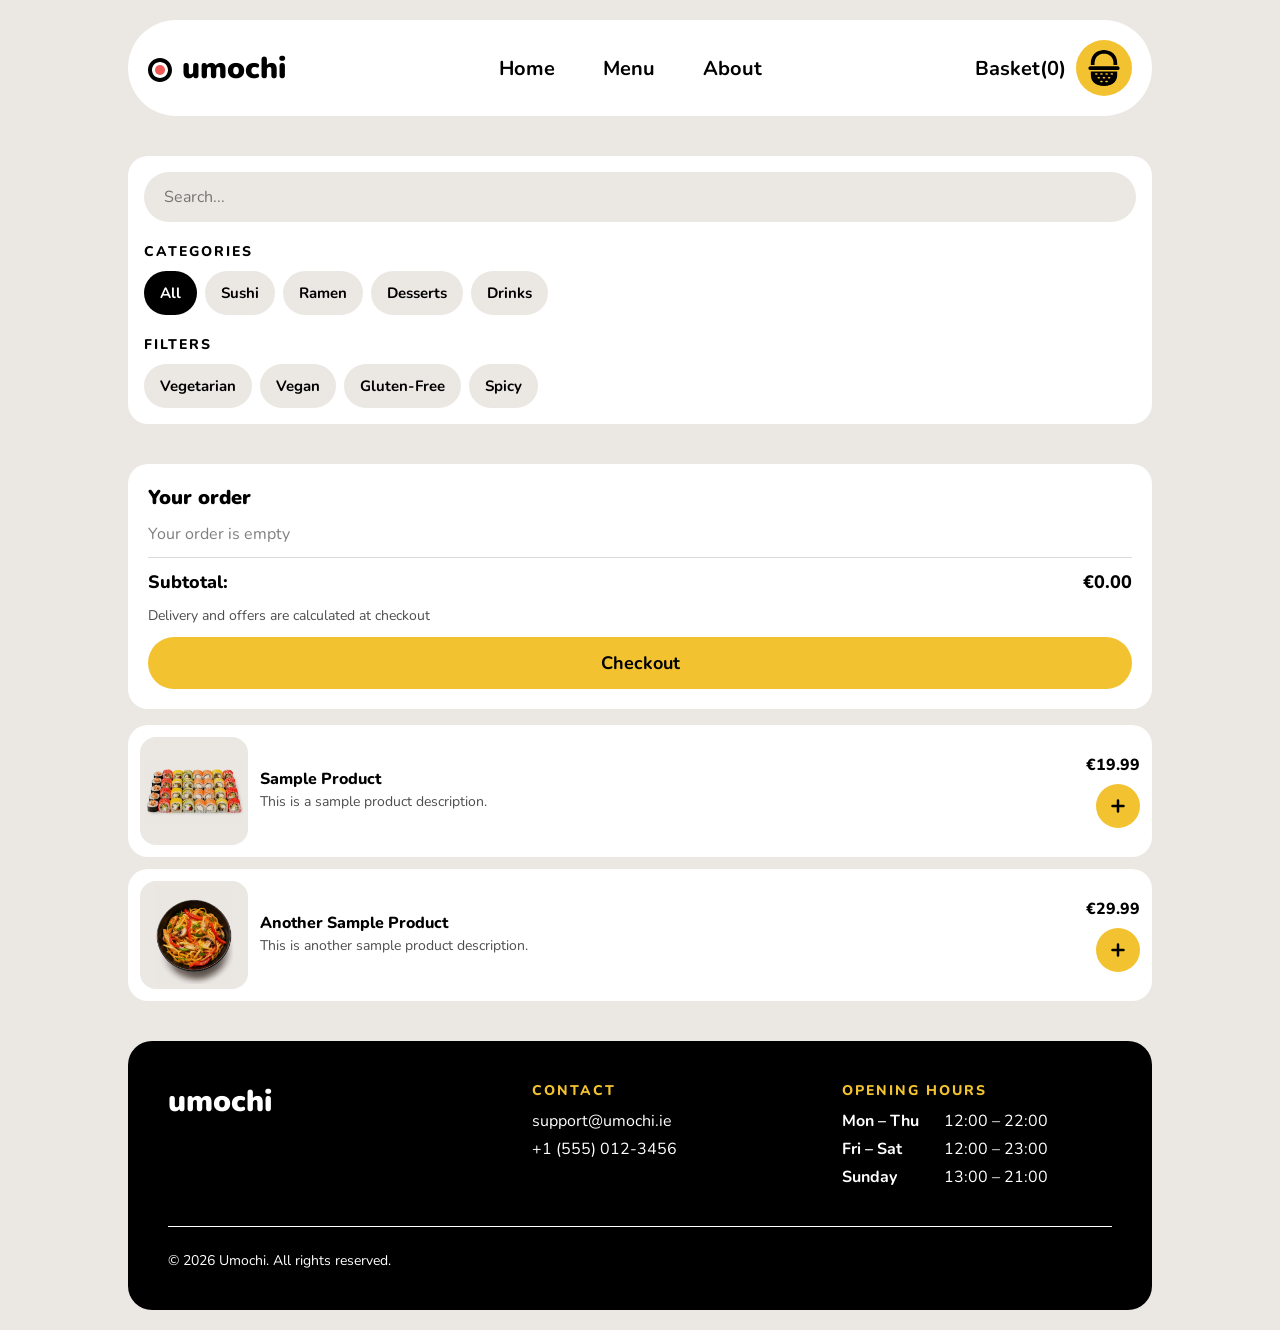
==== Pages/menu.html @ 1eefad14 "Added menu page Added menu page" ====
<!DOCTYPE html>
<html lang="en">

<head>
  <meta charset="UTF-8">
  <meta name="viewport" content="width=device-width, initial-scale=1.0">
  <title>Umochi - Menu</title>
  <link rel="preconnect" href="https://fonts.googleapis.com">
  <link rel="preconnect" href="https://fonts.gstatic.com" crossorigin>
  <link href="https://fonts.googleapis.com/css2?family=Nunito:ital,wght@0,200..1000;1,200..1000&display=swap" rel="stylesheet">
  <link rel="stylesheet" href="../styles.css">
</head>

<body>
    <site-header root="../"></site-header>

    <section id="search-options">
        <input type="text" id="search-bar" placeholder="Search..." aria-label="Search the menu">
        <div id="search-categories">
            <h1>Categories</h1>
            <div id="category-buttons">
                <button class="category-button active" data-category="all">All</button>
                <button class="category-button" data-category="sushi">Sushi</button>
                <button class="category-button" data-category="ramen">Ramen</button>
                <button class="category-button" data-category="desserts">Desserts</button>
                <button class="category-button" data-category="drinks">Drinks</button>
            </div>
        </div>
        <div id="search-filters">
            <h1>Filters</h1>
            <div id="filter-buttons">
                <button class="filter-button" data-filter="vegetarian">Vegetarian</button>
                <button class="filter-button" data-filter="vegan">Vegan</button>
                <button class="filter-button" data-filter="gluten-free">Gluten-Free</button>
                <button class="filter-button" data-filter="spicy">Spicy</button>
            </div>
        </div>
    </section>

    <section id="menu">
        <div id="menu-items"></div>
        <div id="menu-summary">
            <h1>Your order</h1>
            <div id="order-items"></div>
            <hr>
            <div id="order-subtotal">
                <span>Subtotal:</span>
                <span id="subtotal-price">€0.00</span>
            </div>
            <p>Delivery and offers are calculated at checkout</p>
            <button id="checkout-button">Checkout</button>
        </div>
    </section>

    <site-footer root="../"></site-footer>

    <button id="to-top" aria-label="Back to top">
        <img src="../Icons/arrow-up.svg" alt="" width="24">
    </button>

    <script src="../Components/Header.js"></script>
    <script src="../Components/Footer.js"></script>
    <script src="../Scripts/hamburger-button.js"></script>
    <script src="../Scripts/to-top.js"></script>
    <script src="../Data/productsDB.js"></script>
    <script src="../Scripts/menu-page.js"></script>
</body>
</html>
---- styles.css ----
:root {
  --primary-bg-color: #EBE8E4;
  --primary-color: #FFFFFF;
  --primary-accent-color: #F2C230;
  --secondary-accent-color: #EE5A55;
  --primary-text-color: #000000;

  --content-width: 100%;
}

*, *::before, *::after {
    box-sizing: border-box;
    margin: 0;
    padding: 0;
}

img {
    max-width: 100%;
}

a {
    color: inherit;
    text-decoration: none;
}

.visually-hidden {
    position: absolute;
    width: 1px;
    height: 1px;
    overflow: hidden;
    clip-path: inset(50%);
    white-space: nowrap;
}

body, #footer-contact, #footer-contact address, #nav-links, #offers-section, .card, .set-builder-banner, .reviews-list, .review, #about-us-card, #about-us-content, #search-options {
    display: flex;
    flex-direction: column;
}

site-header, site-footer {
    display: contents;
}

header, #logo, #cart, #offers-scroller, .eyebrow {
    display: flex;
    align-items: center;
}

header, footer, #popular-products, #about-us, #search-options, #menu {
    width: var(--content-width);
}

header, .slide, .card, .review, #about-us-card {
    background-color: var(--primary-color);
}

.slide, .card, .set-builder-banner, .review, #about-us-card {
    border-radius: 1.25rem;
}

#menu-toggle, #to-top, .circle-icon, .about-badge, .eyebrow::before, #about-us-image::before {
    aspect-ratio: 1/1;
    border-radius: 50%;
}

.set-builder-banner::after, #about-us-card::after, .review::after, #about-us-image::before {
    content: "";
    position: absolute;
}

body {
    align-items: center;
    gap: 2rem;
    padding: 1rem;
    background-color: var(--primary-bg-color);
    font-family: "Nunito", sans-serif;
    overflow-x: hidden;
}

header {
    position: relative;
    z-index: 10;
    justify-content: space-between;
    padding: 0.625rem 0.625rem 0.625rem 1.25rem;
    border-radius: 100vmax;
    font-size: 1rem;
    font-weight: 700;
}

#menu-toggle {
    display: grid;
    place-items: center;
    width: 2.75rem;
    border: none;
    background-color: var(--primary-bg-color);
    cursor: pointer;
}

#menu-toggle[aria-expanded="true"] {
    background-color: var(--primary-accent-color);
}

#menu-dropdown {
    display: flex;
}

@media (max-width: 63.99em) {
    #menu-dropdown {
        position: absolute;
        top: calc(100% + 0.5rem);
        right: 0;
        left: 0;
        flex-direction: column;
        gap: 0.5rem;
        padding: 0.75rem;
        border-radius: 1.5rem;
        background-color: var(--primary-color);
        box-shadow:
            0 0.25rem 0.5rem rgba(0, 0, 0, 0.08),
            0 1rem 2.5rem rgba(0, 0, 0, 0.22);
        opacity: 0;
        visibility: hidden;
        transform: translateY(-0.5rem);
        transition: opacity 0.2s ease, transform 0.2s ease, visibility 0.2s;
    }

    #menu-dropdown.open {
        opacity: 1;
        visibility: visible;
        transform: translateY(0);
    }
}

footer {
    display: grid;
    grid-template-columns: 1fr;
    gap: 1.5rem;
    padding: 2rem 1.5rem;
    border-radius: 1.5rem;
    background-color: var(--primary-text-color);
    color: var(--primary-color);
}

footer h3, .eyebrow, #search-options h1 {
    font-size: 0.875rem;
    font-weight: 800;
    letter-spacing: 0.14em;
    text-transform: uppercase;
}

footer h3 {
    margin-bottom: 0.625rem;
    color: var(--primary-accent-color);
}

#footer-contact, #footer-contact address {
    gap: 0.375rem;
    font-style: normal;
}

#footer-contact h3 {
    margin-bottom: 0.25rem;
}

#footer-contact a:hover, #nav-links a:hover {
    text-decoration: underline 0.125rem var(--secondary-accent-color);
    text-underline-offset: 0.25rem;
}

#nav-links a:hover {
    text-decoration-thickness: 0.25rem;
}

#footer-hours p {
    display: flex;
    gap: 0.75rem;
    margin-bottom: 0.375rem;
}

#footer-hours span {
    width: 5.625rem;
    font-weight: 700;
}

#footer-copyright {
    grid-column: 1 / -1;
    padding-top: 1.25rem;
    border-top: 1px solid var(--primary-color);
    font-size: 0.875rem;
}

#nav-links {
    list-style: none;
}

#nav-links a {
    display: block;
    padding: 0.75rem 1rem;
    border-radius: 1rem;
    font-size: 1.25rem;
}

#logo, #footer-logo {
    font-size: 1.5rem;
    font-weight: 900;
}

#logo {
    gap: 0.5rem;
}

#logo img {
    transform: translateY(0.125rem);
}

#cart {
    justify-content: space-between;
    padding: 0.5rem 0.5rem 0.5rem 1rem;
    border-radius: 100vmax;
    background-color: var(--primary-bg-color);
    font-size: 1.125rem;
}

#cart img {
    width: 2rem;
    padding: 0.5rem;
    background-color: var(--primary-accent-color);
    border-radius: 100vmax;
}

#offers-wrapper {
    width: 100%;
    overflow-x: auto;
    scroll-snap-type: x mandatory;
    scrollbar-width: none;
    user-select: none;
    mask-image: linear-gradient(to right, transparent, black 3%, black 97%, transparent);
}

#offers-section {
    width: 100vw;
    align-items: center;
    gap: 1rem;
}

#offers-scroller {
    width: max-content;
    cursor: grab;
    gap: 1rem;
}

#offers-scroller:active {
    cursor: grabbing;
}

#offers-wrapper::-webkit-scrollbar {
  display: none;
}

.slide {
    position: relative;
    width: 92vw;
    aspect-ratio: 2/3;
    overflow: hidden;
    scroll-snap-align: center;
}

.slide img {
    display: block;
    width: 100%;
    height: 100%;
    object-fit: cover;
    object-position: top;
}

#popular-products, #about-us {
    margin-top: 1rem;
}

.section-title {
    display: none;
    align-items: center;
    gap: 0.5rem;
    margin-bottom: 0.75rem;
}

.section-title h1 {
    font-size: 2rem;
}

.section-title img {
    width: 1.75rem;
    transform: translateY(-0.125rem);
}

.bento-grid {
    display: grid;
    grid-template-columns: repeat(2, 1fr);
    grid-auto-rows: clamp(9.375rem, 40vw, 18.75rem);
    gap: 0.75rem;
}

.card {
    position: relative;
    justify-content: space-between;
    padding: 0.625rem;
    overflow: hidden;
}

.card picture, .slide picture {
    position: absolute;
    inset: 0;
    pointer-events: none;
}

.card-img {
    position: absolute;
    top: var(--img-y, 50%);
    left: 50%;
    width: var(--img-w, auto);
    height: var(--img-h, auto);
    max-width: none;
    transform: translate(-50%, calc(var(--img-y, 50%) * -1));
}

.card h2, .circle-icon {
    position: relative;
}

.card h2 {
    margin-left: 0.375rem;
}

.card h2, .review-author {
    font-size: 1.125rem;
}

.circle-icon {
    display: flex;
    justify-content: center;
    align-self: flex-end;
    height: 2rem;
    background-color: var(--primary-accent-color);
}

.card-top-right, .card-bottom-left, .card-bottom-mid {
    --img-y: 55%;
    --img-h: 55%;
}

.card-large {
    --img-w: 90%;
    grid-column: 1 / -1;
    grid-row: span 2;
}

.card-tall-right {
    --img-y: 80%;
    --img-h: 75%;
}

.set-builder-banner {
    position: relative;
    align-items: flex-start;
    gap: 1rem;
    margin-top: 0.75rem;
    padding: 1.25rem 1.5rem;
    overflow: hidden;
    background-color: var(--secondary-accent-color);
    transition: transform 0.2s ease;
}

.set-builder-banner::after, #about-us-card::after {
    right: 0;
    bottom: 0;
    width: 24rem;
    height: 9.75rem;
    background: url('Images/Patterns/seigaiha.svg') no-repeat right bottom;
    opacity: 0.15;
    mask-image: radial-gradient(ellipse at bottom right, black 0%, transparent 70%);
    pointer-events: none;
}

#about-us-card::after {
    opacity: 0.1;
}

.set-builder-banner:hover, .about-link:hover {
    transform: translateY(-0.125rem);
}

.set-builder-banner:focus-visible {
    outline: 0.1875rem solid var(--primary-text-color);
    outline-offset: 0.1875rem;
}

.banner-content, .builder-btn {
    position: relative;
    z-index: 1;
}

.banner-content h3 {
    margin-bottom: 0.25rem;
    font-size: 1.25rem;
    font-weight: 900;
}

.banner-content p {
    max-width: 60ch;
    font-size: 0.9rem;
}

.builder-btn {
    padding: 0.75rem 1.5rem;
    border-radius: 100vmax;
    background-color: var(--primary-text-color);
    color: var(--primary-color);
    font-size: 1rem;
    font-weight: 700;
    white-space: nowrap;
    transition: transform 0.2s ease;
}

.set-builder-banner:hover .builder-btn {
    transform: translateX(0.25rem);
}

.reviews-list {
    gap: 0.75rem;
}

.review {
    position: relative;
    gap: 0.5rem;
    width: 85%;
    padding: 1rem 1.25rem;
}

.review:nth-child(odd) {
    align-self: flex-start;
    border-bottom-left-radius: 0.25rem;
}

.review:nth-child(even) {
    align-self: flex-end;
    border-bottom-right-radius: 0.25rem;
}

.review::after {
    bottom: 0;
    width: 0.875rem;
    height: 0.875rem;
    background-color: var(--primary-color);
}

.review:nth-child(odd)::after {
    left: -0.5rem;
    clip-path: polygon(100% 0, 100% 100%, 0 100%);
}

.review:nth-child(even)::after {
    right: -0.5rem;
    clip-path: polygon(0 0, 100% 100%, 0 100%);
}

#about-us-card {
    position: relative;
    align-items: center;
    gap: 2rem;
    margin-top: 1.5rem;
    padding: 2rem 1.5rem 1.5rem;
    overflow: hidden;
}

#about-us-image {
    position: relative;
    flex-shrink: 0;
    height: 17.5rem;
    aspect-ratio: 3/4;
}

#about-us-image::before {
    top: -3%;
    right: -24%;
    width: 90%;
    background-color: var(--secondary-accent-color);
}

#about-us-image img {
    position: absolute;
    inset: 0;
    width: 100%;
    height: 100%;
    object-fit: cover;
    object-position: top;
    border-radius: 50% 50% 1.5rem 1.5rem / 22% 22% 1.5rem 1.5rem;
}

.about-badge {
    position: absolute;
    bottom: -0.375rem;
    left: -1.25rem;
    display: grid;
    place-items: center;
    width: 5rem;
    border: 0.25rem solid var(--primary-color);
    background-color: var(--primary-accent-color);
    font-size: 0.75rem;
    font-weight: 900;
    line-height: 1.1;
    text-align: center;
    transform: rotate(-12deg);
}

#about-us-content {
    position: relative;
    z-index: 1;
    justify-content: center;
    width: 100%;
    gap: 0.625rem;
}

.eyebrow {
    gap: 0.5rem;
}

.eyebrow::before {
    content: "";
    width: 0.625rem;
    background-color: var(--secondary-accent-color);
}

#about-us-content p {
    max-width: 46ch;
    font-size: 1.0625rem;
    line-height: 1.5;
}

.about-link {
    align-self: flex-start;
    margin-top: 0.75rem;
    padding: 0.75rem 1.5rem;
    border-radius: 100vmax;
    background-color: var(--primary-accent-color);
    font-size: 1.125rem;
    font-weight: 700;
    transition: transform 0.2s ease;
}

#to-top {
    position: fixed;
    right: 1rem;
    bottom: 1rem;
    z-index: 20;
    display: grid;
    place-items: center;
    width: 3rem;
    border: none;
    background-color: var(--primary-accent-color);
    box-shadow: 0 0.25rem 0.75rem rgba(0, 0, 0, 0.2);
    cursor: pointer;
    opacity: 0;
    visibility: hidden;
    transform: translateY(1rem);
    transition: opacity 0.2s ease, transform 0.2s ease, visibility 0.2s;
}

#to-top.visible {
    opacity: 1;
    visibility: visible;
    transform: translateY(0);
}

#to-top.visible:hover {
    transform: translateY(-0.125rem);
}

#to-top:focus-visible {
    outline: 0.1875rem solid var(--primary-text-color);
    outline-offset: 0.1875rem;
}

@media (min-width: 48em) {
    .section-title {
        display: flex;
    }

    .slide {
        aspect-ratio: 2/1;
    }

    #about-us-card {
        flex-direction: row;
        gap: 4rem;
        padding: 1.5rem 2rem 1.5rem 1.5rem;
    }

    #about-us-image {
        height: 20.75rem;
        margin-left: 0.75rem;
    }

    .about-badge {
        left: -1.625rem;
        width: 6.25rem;
        font-size: 0.875rem;
    }
}

@media (min-width: 64em) {
    :root {
        --content-width: min(64rem, 100%);
    }

    body {
        gap: 2.5rem;
        padding: 1.25rem;
    }

    header {
        padding: 1.25rem;
    }

    header, #about-us-content p, .about-link {
        font-size: 1.25rem;
    }

    #menu-toggle {
        display: none;
    }

    #to-top {
        right: 1.5rem;
        bottom: 1.5rem;
        width: 3.5rem;
    }

    #menu-dropdown, nav {
        flex: 1;
    }

    #menu-dropdown {
        justify-content: space-between;
        align-items: center;
    }

    #nav-links {
        flex-direction: row;
        justify-content: center;
        gap: 3rem;
    }

    #nav-links a {
        display: inline;
        padding: 0;
        border-radius: 0;
        font-size: inherit;
    }

    #logo, #footer-logo {
        font-size: 1.875rem;
    }

    #logo {
        gap: 0.625rem;
    }

    #cart {
        justify-content: flex-start;
        gap: 0.625rem;
        padding: 0;
        background: none;
        font-size: inherit;
    }

    #cart img {
        width: 3.5rem;
        padding: 0.625rem;
    }

    #offers-wrapper {
        overflow: hidden;
        scroll-snap-type: none;
        mask-image: linear-gradient(to right, transparent, black 20%, black 80%, transparent);
    }

    #offers-section, #offers-scroller {
        gap: 1.25rem;
    }

    #offers-section {
        width: 89rem;
    }

    .slide {
        width: min(64rem, 100vw - 2.5rem);
        border-radius: 2.5rem;
    }

    #popular-products, #about-us {
        margin-top: 3rem;
    }

    .section-title {
        gap: 0.625rem;
        margin-bottom: 0.625rem;
    }

    .section-title h1 {
        font-size: 3rem;
    }

    .section-title img {
        width: 2.25rem;
        transform: translateY(-0.1875rem);
    }

    .bento-grid {
        grid-template-columns: repeat(3, 1fr);
        grid-template-rows: repeat(3, 1fr);
        gap: 1rem;
        height: 45.25rem;
    }

    .card, .set-builder-banner {
        border-radius: 1.5rem;
    }

    .card h2, .review-author {
        font-size: 1.5rem;
    }

    .circle-icon {
        height: 2.25rem;
    }

    .card-top-right, .card-bottom-left, .card-bottom-mid, .card-tall-right {
        --img-y: 50%;
        --img-h: auto;
    }

    .card-bottom-left, .card-bottom-mid {
        --img-y: 60%;
    }

    .card-top-right, .card-bottom-left, .card-bottom-mid {
        --img-w: 80%;
    }

    .card-large {
        --img-w: 95%;
        grid-area: 1 / 1 / 3 / 3;
    }

    .card-top-right {
        grid-area: 1 / 3 / 2 / 4;
    }

    .card-bottom-left {
        grid-area: 3 / 1 / 4 / 2;
    }

    .card-bottom-mid {
        grid-area: 3 / 2 / 4 / 3;
    }

    .card-tall-right {
        --img-w: 90%;
        grid-area: 2 / 3 / 4 / 4;
    }

    .set-builder-banner {
        flex-direction: row;
        justify-content: space-between;
        align-items: center;
        margin-top: 1rem;
        padding: 1.5rem 2.25rem;
    }

    .reviews-list {
        flex-direction: row;
        justify-content: space-between;
        gap: 1.25rem;
    }

    .review {
        justify-content: space-between;
        gap: 0;
        width: 100%;
        padding: 1.25rem;
        aspect-ratio: 3/1;
    }

    .review:nth-child(odd), .review:nth-child(even) {
        border-radius: 1.25rem;
    }

    .review::after {
        display: none;
    }

    #about-us-card {
        gap: 4.5rem;
        margin-top: 2.5rem;
        padding: 1.5rem 2.5rem 1.5rem 1.5rem;
    }

    .about-link {
        margin-top: 1rem;
    }

    footer {
        grid-template-columns: 1.2fr 1fr 1fr;
        align-items: start;
        gap: 2rem 2.5rem;
        padding: 2.5rem;
    }

    #footer-copyright {
        padding-top: 1.5rem;
    }
}

#search-options {
    gap: 1.25rem;
    padding: 1rem;
    border-radius: 1.25rem;
    background-color: var(--primary-color);
}

#search-bar {
    width: 100%;
    padding: 0.875rem 1.25rem;
    border: none;
    border-radius: 100vmax;
    background-color: var(--primary-bg-color);
    font: inherit;
    font-size: 1rem;
}

#search-bar::placeholder {
    color: rgb(0 0 0 / 0.5);
}

#search-categories, #search-filters {
    display: flex;
    flex-direction: column;
    gap: 0.625rem;
}

#category-buttons, #filter-buttons {
    display: flex;
    flex-wrap: wrap;
    gap: 0.5rem;
}

.category-button, .filter-button {
    min-height: 2.75rem;
    padding: 0.5rem 1rem;
    border: none;
    border-radius: 100vmax;
    background-color: var(--primary-bg-color);
    font: inherit;
    font-size: 0.9375rem;
    font-weight: 700;
    cursor: pointer;
    transition: background-color 0.2s ease, color 0.2s ease;
}

.category-button:hover, .filter-button:hover {
    filter: brightness(0.95);
}

.category-button.active {
    background-color: var(--primary-text-color);
    color: var(--primary-color);
}

.filter-button.active {
    background-color: var(--primary-accent-color);
}

#search-bar:focus-visible, .category-button:focus-visible, .filter-button:focus-visible, #checkout-button:focus-visible {
    outline: 0.1875rem solid var(--primary-text-color);
    outline-offset: 0.1875rem;
}

#menu {
    display: flex;
    flex-direction: column-reverse;
    gap: 1rem;
}

#menu-items {
    display: flex;
    flex-direction: column;
    gap: 0.75rem;
    width: 100%;
}

.menu-item {
    display: flex;
    align-items: center;
    gap: 0.75rem;
    padding: 0.75rem;
    border-radius: 1.25rem;
    background-color: var(--primary-color);
}

.menu-empty {
    padding: 1.25rem;
    border-radius: 1.25rem;
    background-color: var(--primary-color);
    color: rgb(0 0 0 / 0.7);
}

.menu-item-media {
    flex-shrink: 0;
    width: 6.75rem;
    aspect-ratio: 1/1;
    border-radius: 1rem;
    background-color: var(--primary-bg-color);
}

.menu-item-media picture, .menu-item-media img {
    display: block;
    width: 100%;
    height: 100%;
}

.menu-item-media img {
    padding: 5%;
    object-fit: contain;
    mix-blend-mode: multiply;
}

.menu-item-info {
    flex: 1;
    min-width: 0;
    display: flex;
    flex-direction: column;
    gap: 0.25rem;
}

.menu-item h3 {
    font-size: 1rem;
    font-weight: 800;
    line-height: 1.2;
}

.menu-item p {
    font-size: 0.875rem;
    line-height: 1.35;
    color: rgb(0 0 0 / 0.7);
}

.menu-item-actions {
    display: flex;
    flex-direction: column;
    align-items: flex-end;
    gap: 0.5rem;
    flex-shrink: 0;
}

.menu-item-actions span {
    font-weight: 800;
    white-space: nowrap;
}

.add-button {
    display: grid;
    place-items: center;
    width: 2.75rem;
    aspect-ratio: 1/1;
    border: none;
    border-radius: 50%;
    background-color: var(--primary-accent-color);
    cursor: pointer;
    transition: transform 0.2s ease;
}

.add-button:hover {
    transform: scale(1.08);
}

.add-button:focus-visible {
    outline: 0.1875rem solid var(--primary-text-color);
    outline-offset: 0.125rem;
}

#menu-summary {
    display: flex;
    flex-direction: column;
    gap: 0.75rem;
    width: 100%;
    padding: 1.25rem;
    border-radius: 1.25rem;
    background-color: var(--primary-color);
}

#menu-summary h1 {
    font-size: 1.25rem;
    font-weight: 900;
}

#order-items {
    display: flex;
    flex-direction: column;
    gap: 0.5rem;
}

#order-items:empty::before {
    content: "Your order is empty";
    color: rgb(0 0 0 / 0.5);
}

#menu-summary hr {
    border: none;
    border-top: 1px solid rgb(0 0 0 / 0.15);
}

#order-subtotal {
    display: flex;
    justify-content: space-between;
    font-size: 1.125rem;
    font-weight: 800;
}

#menu-summary p {
    font-size: 0.875rem;
    color: rgb(0 0 0 / 0.7);
}

#checkout-button {
    padding: 0.875rem 1.5rem;
    border: none;
    border-radius: 100vmax;
    background-color: var(--primary-accent-color);
    font: inherit;
    font-size: 1.125rem;
    font-weight: 700;
    cursor: pointer;
    transition: transform 0.2s ease;
}

#checkout-button:hover {
    transform: translateY(-0.125rem);
}
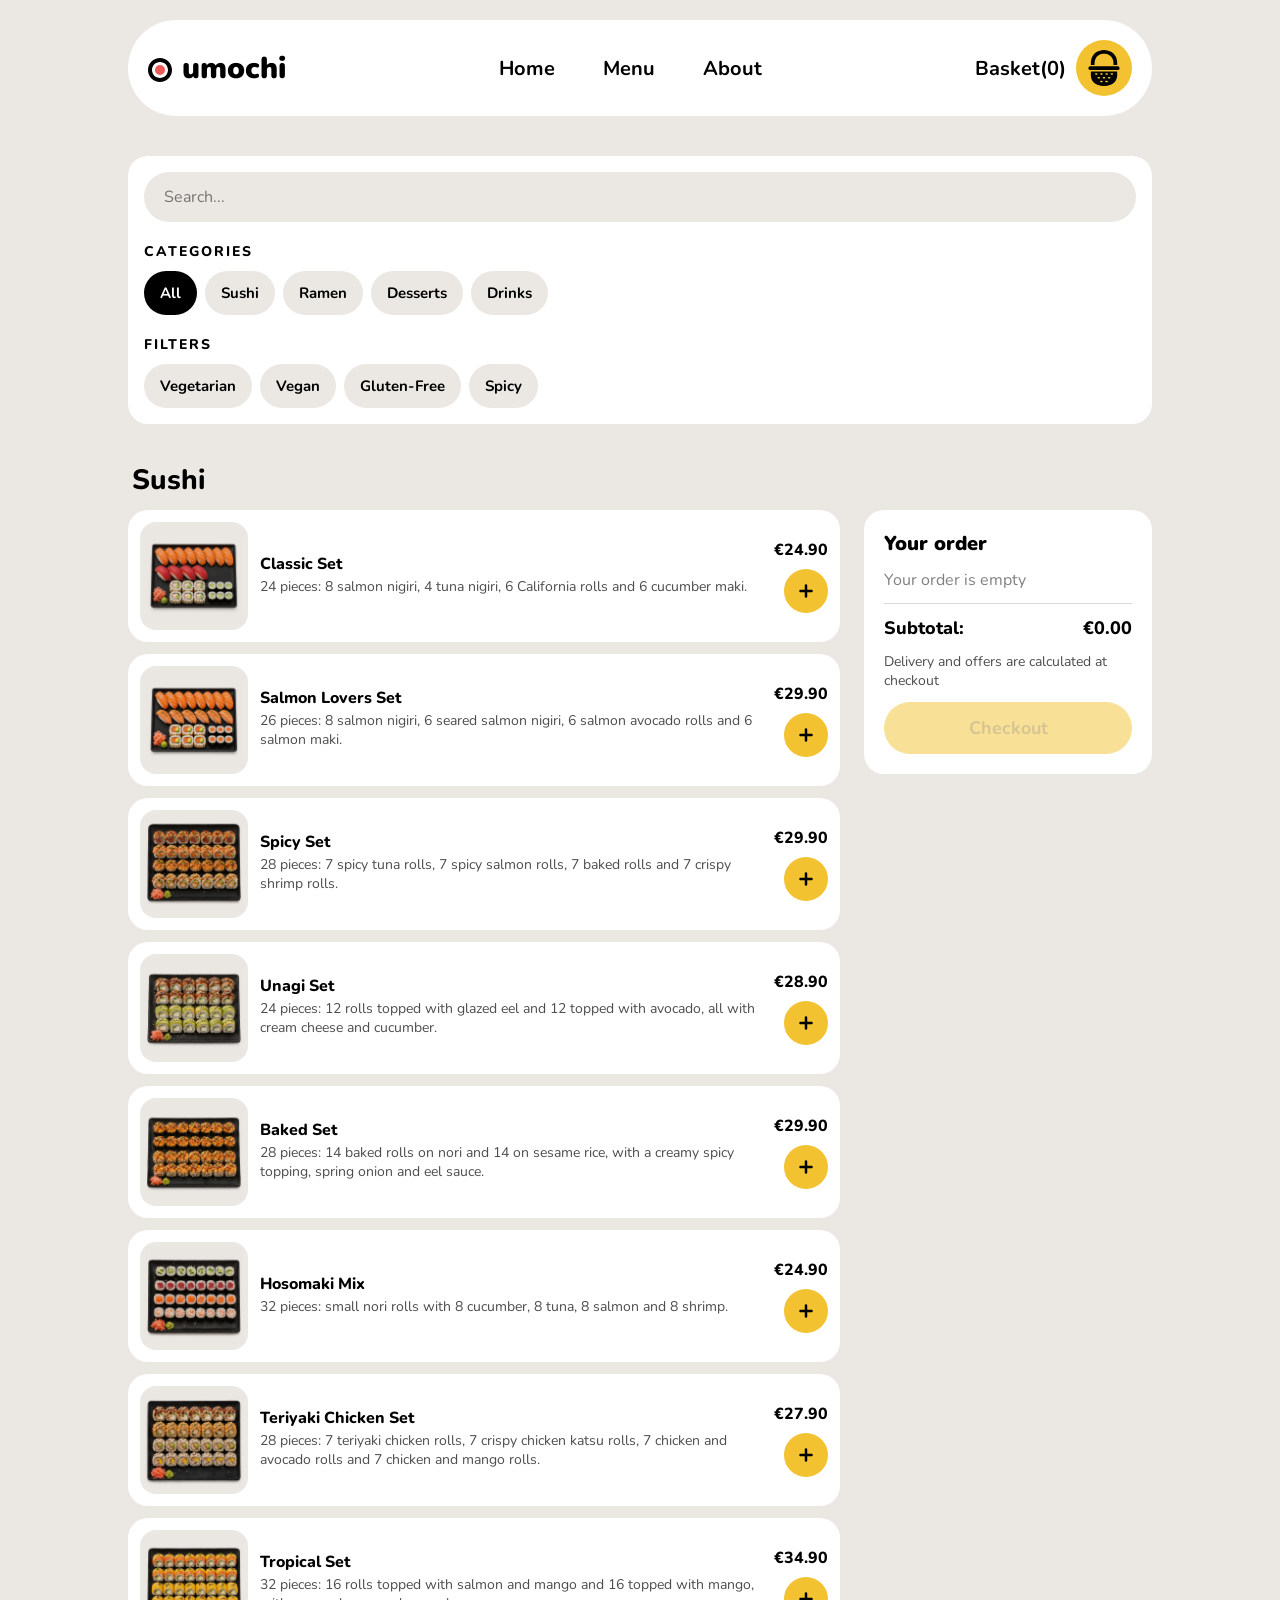
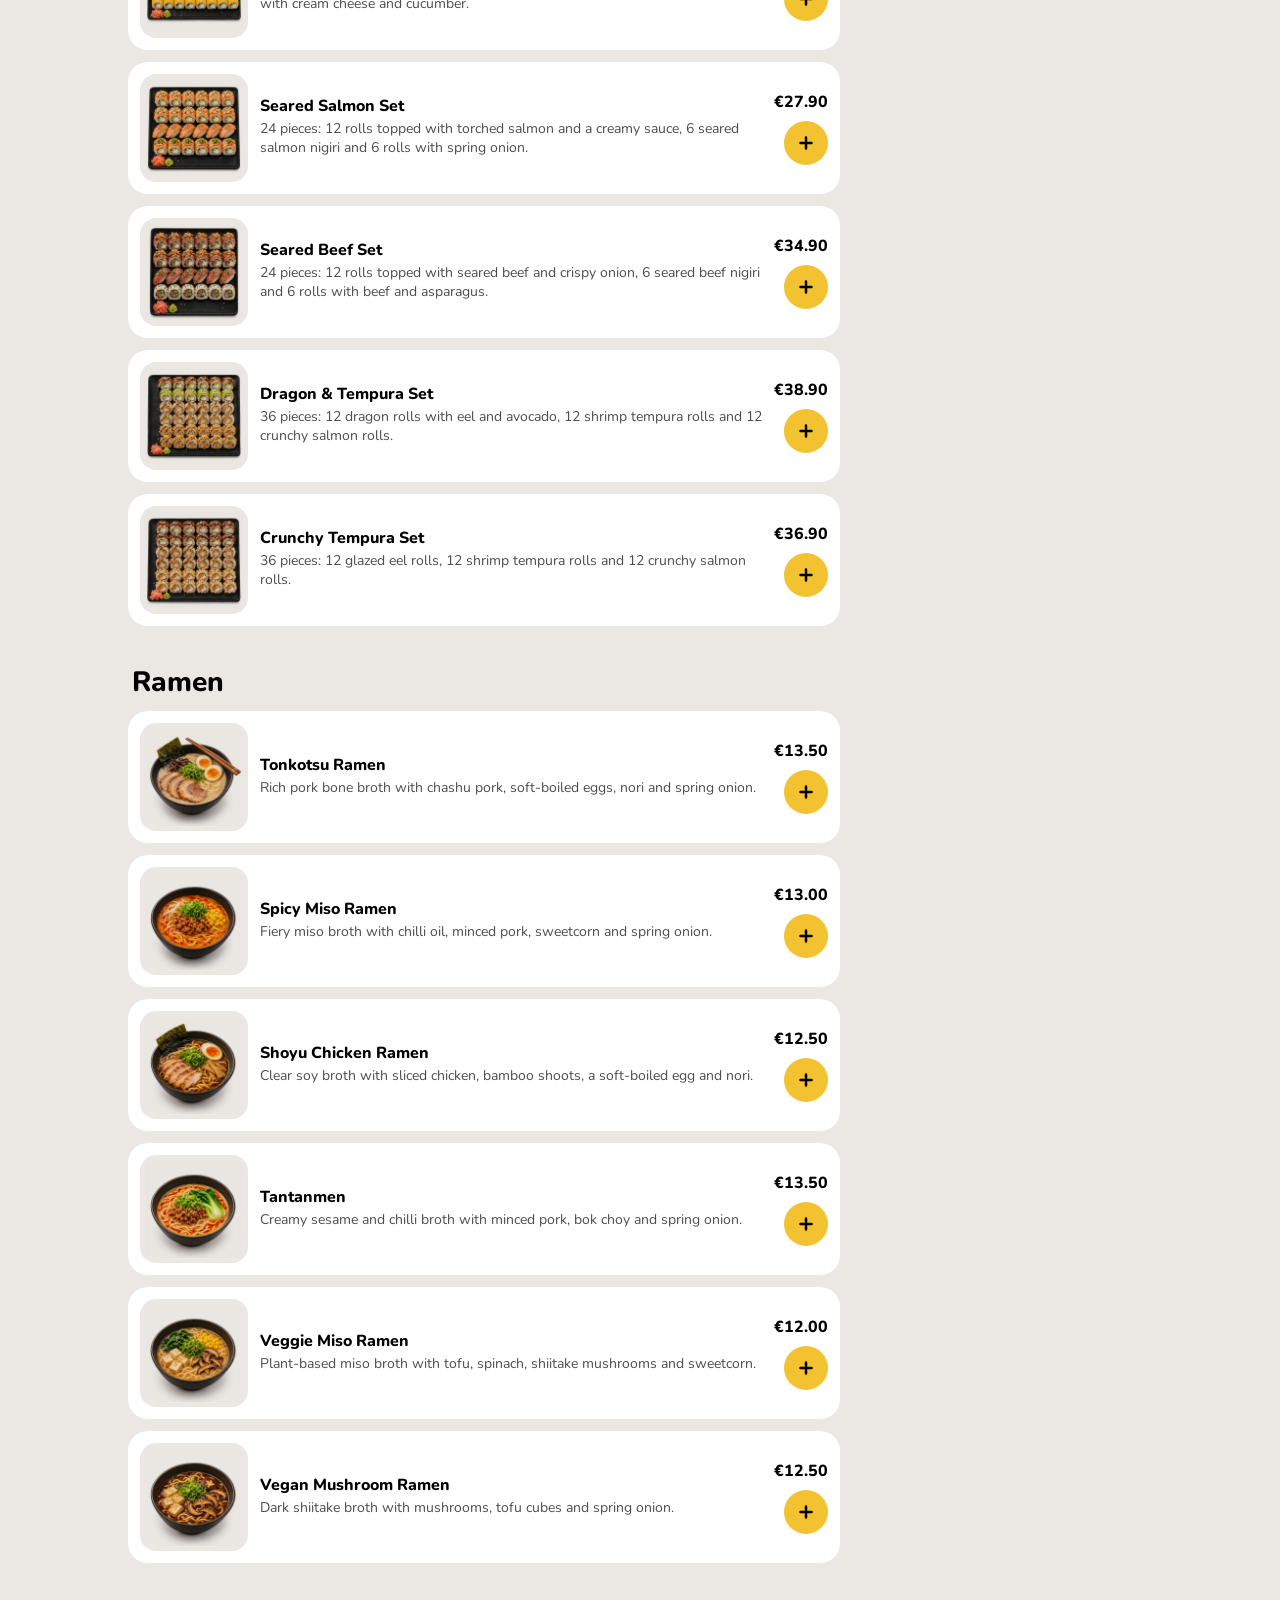
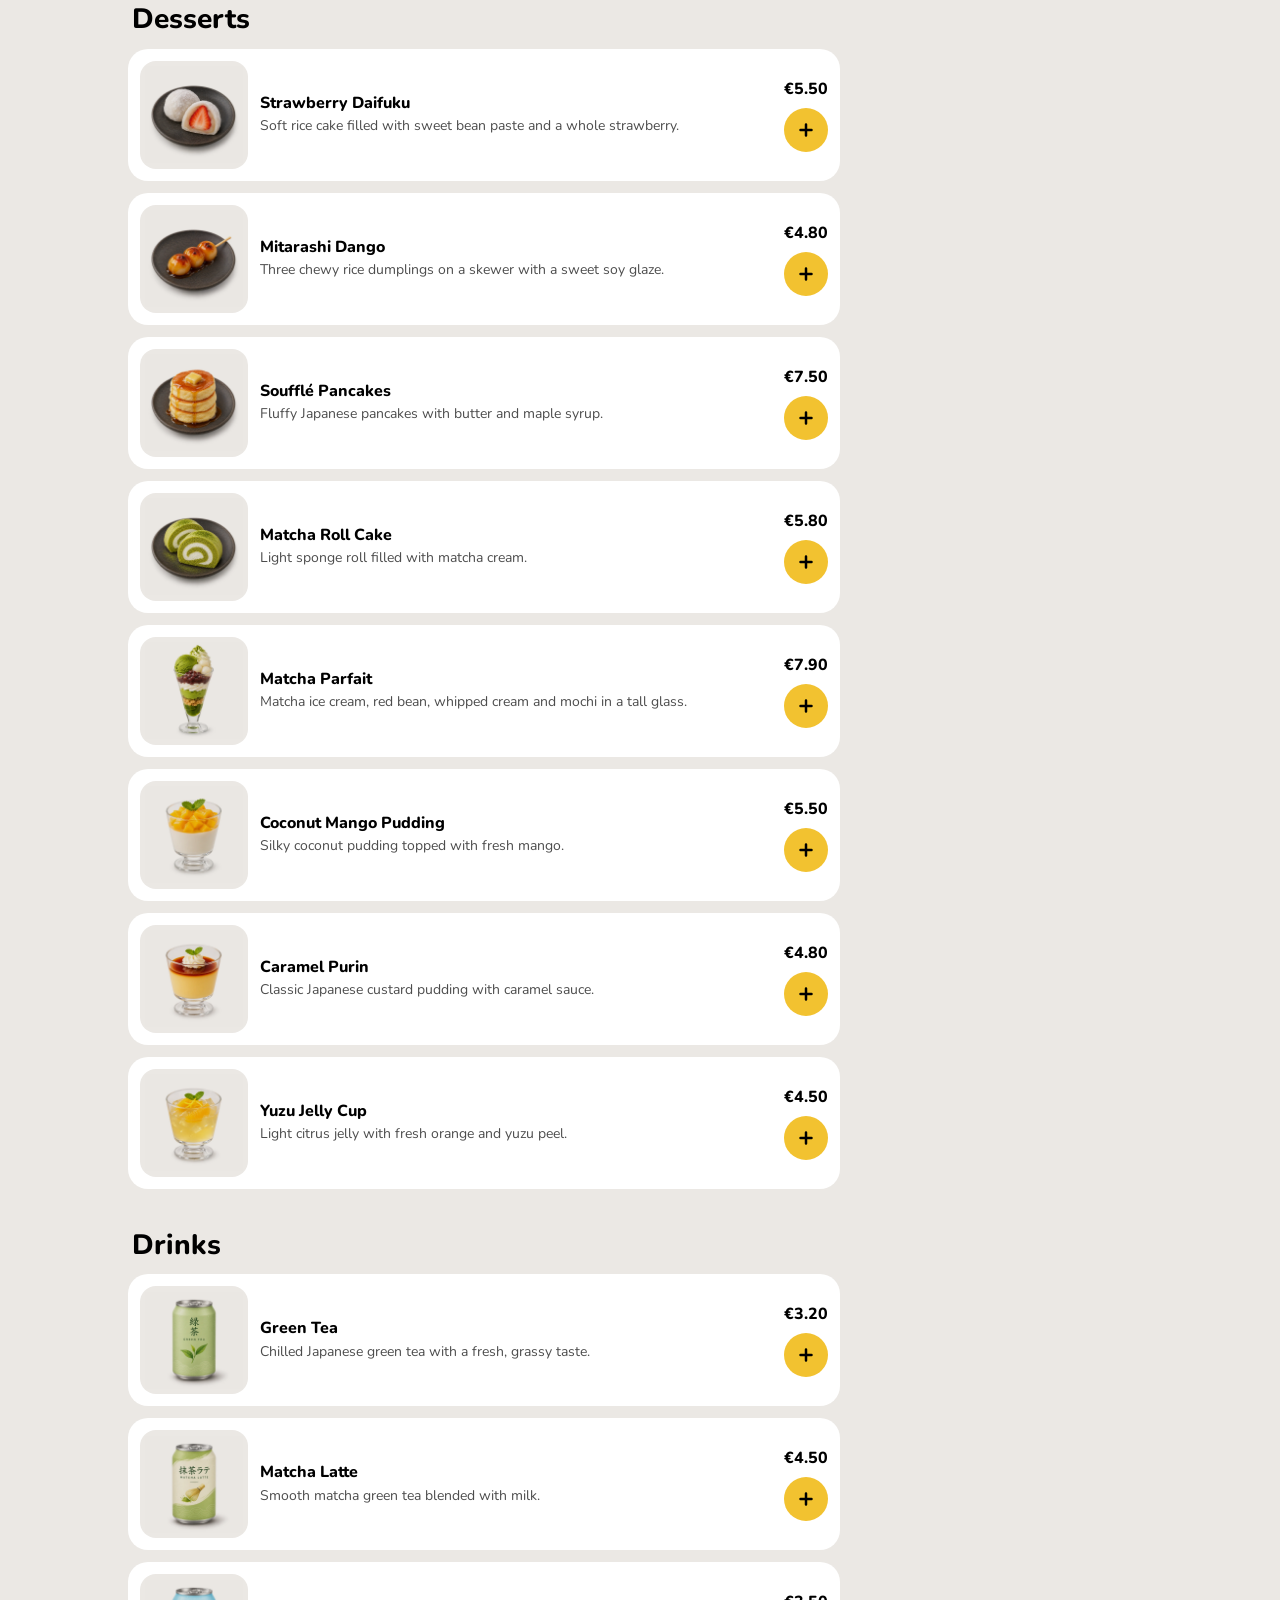
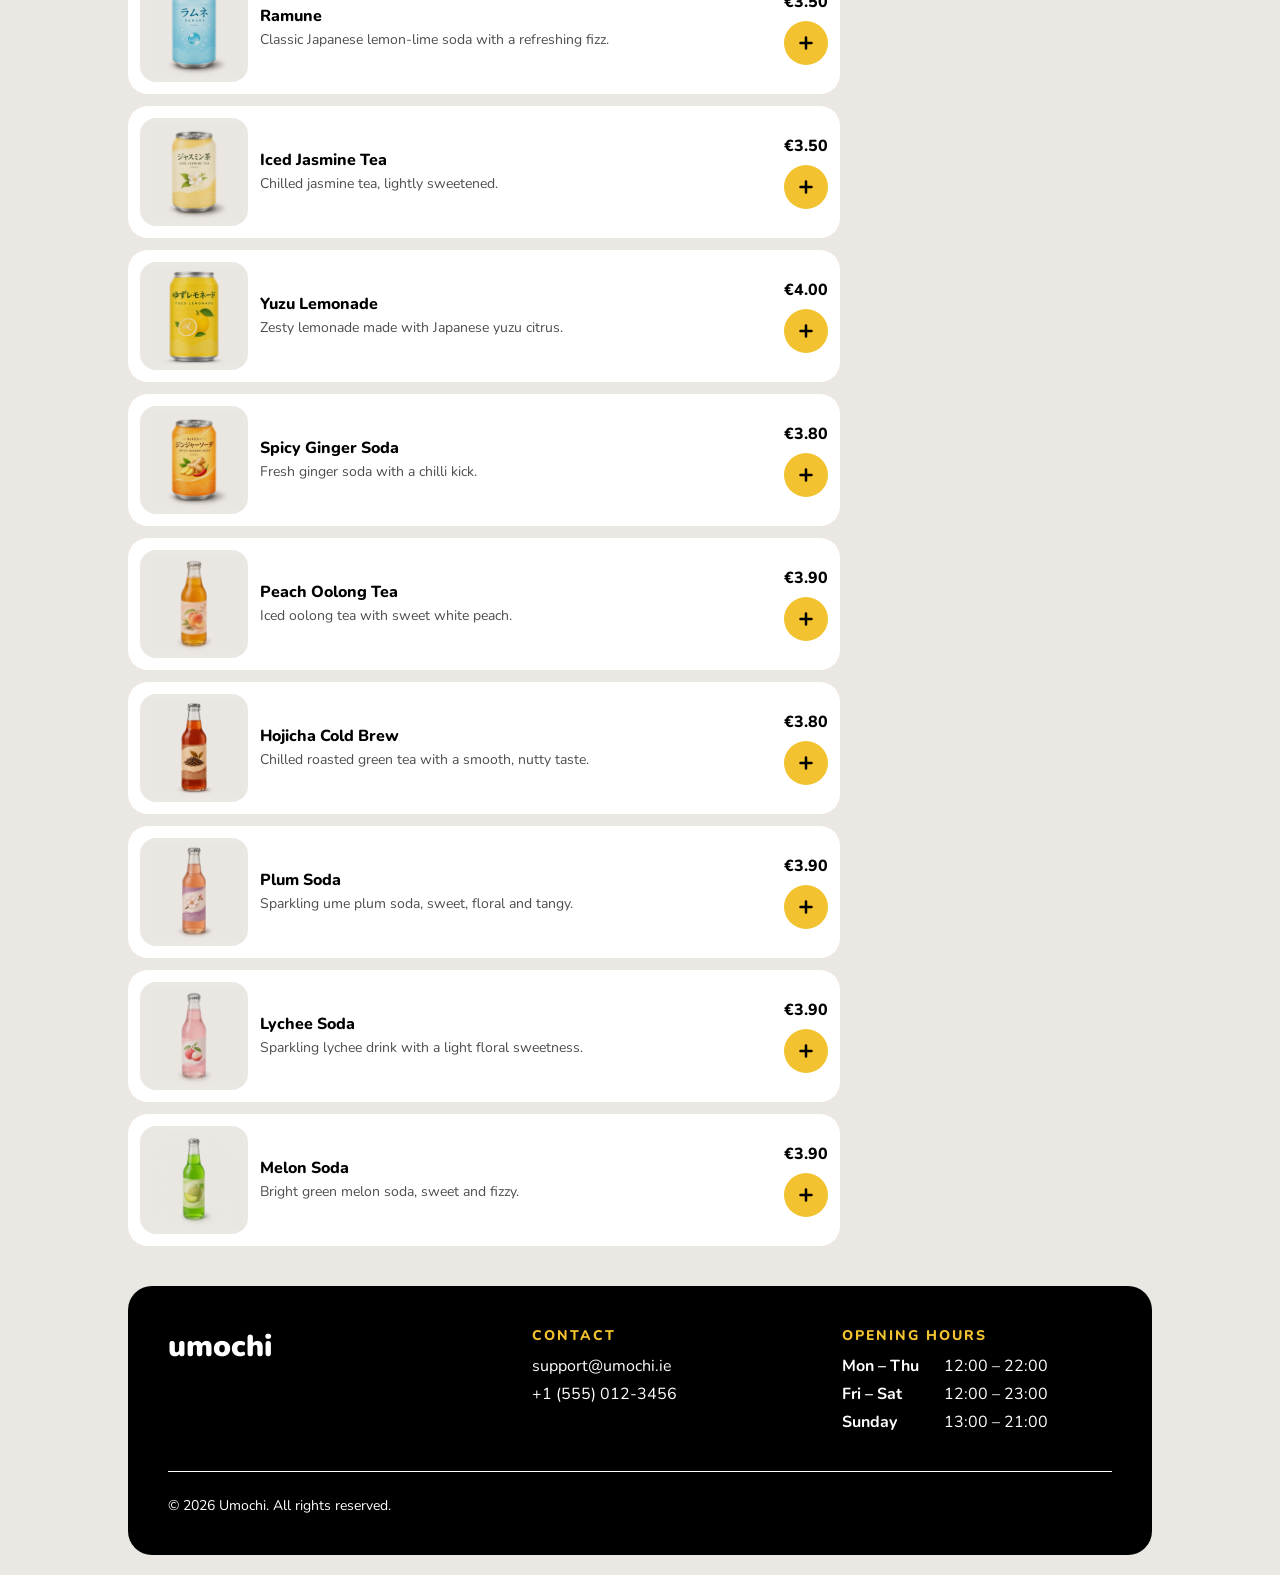
==== commit 2a18070a: "Updated menu page Updated menu page (added products, added responsiveness)" ====
--- a/Pages/menu.html
+++ b/Pages/menu.html
@@ -11,7 +11,7 @@
   <link rel="stylesheet" href="../styles.css">
 </head>
 
-<body>
+<body class="has-order-bar">
     <site-header root="../"></site-header>
 
     <section id="search-options">
@@ -19,28 +19,31 @@
         <div id="search-categories">
             <h1>Categories</h1>
             <div id="category-buttons">
-                <button class="category-button active" data-category="all">All</button>
-                <button class="category-button" data-category="sushi">Sushi</button>
-                <button class="category-button" data-category="ramen">Ramen</button>
-                <button class="category-button" data-category="desserts">Desserts</button>
-                <button class="category-button" data-category="drinks">Drinks</button>
+                <button class="category-button menu-button active" data-category="all">All</button>
+                <button class="category-button menu-button" data-category="sushi">Sushi</button>
+                <button class="category-button menu-button" data-category="ramen">Ramen</button>
+                <button class="category-button menu-button" data-category="desserts">Desserts</button>
+                <button class="category-button menu-button" data-category="drinks">Drinks</button>
             </div>
         </div>
         <div id="search-filters">
             <h1>Filters</h1>
             <div id="filter-buttons">
-                <button class="filter-button" data-filter="vegetarian">Vegetarian</button>
-                <button class="filter-button" data-filter="vegan">Vegan</button>
-                <button class="filter-button" data-filter="gluten-free">Gluten-Free</button>
-                <button class="filter-button" data-filter="spicy">Spicy</button>
+                <button class="filter-button menu-button" data-filter="vegetarian">Vegetarian</button>
+                <button class="filter-button menu-button" data-filter="vegan">Vegan</button>
+                <button class="filter-button menu-button" data-filter="gluten-free">Gluten-Free</button>
+                <button class="filter-button menu-button" data-filter="spicy">Spicy</button>
             </div>
         </div>
     </section>
 
     <section id="menu">
         <div id="menu-items"></div>
-        <div id="menu-summary">
-            <h1>Your order</h1>
+        <dialog id="menu-summary" aria-labelledby="order-title">
+            <div id="order-header">
+                <h1 id="order-title">Your order</h1>
+                <button id="order-close" type="button" aria-label="Close order">&times;</button>
+            </div>
             <div id="order-items"></div>
             <hr>
             <div id="order-subtotal">
@@ -48,9 +51,14 @@
                 <span id="subtotal-price">€0.00</span>
             </div>
             <p>Delivery and offers are calculated at checkout</p>
-            <button id="checkout-button">Checkout</button>
-        </div>
+            <button id="checkout-button" type="button" disabled>Checkout</button>
+        </dialog>
     </section>
+
+    <button id="order-bar" type="button" aria-haspopup="dialog">
+        <span id="order-bar-label">View order · 0 items</span>
+        <span id="order-bar-total">€0.00</span>
+    </button>
 
     <site-footer root="../"></site-footer>
 
--- a/styles.css
+++ b/styles.css
@@ -886,6 +886,8 @@
 }
 
 #menu {
+    --section-title-size: 1.75rem;
+    --section-title-height: calc(var(--section-title-size) * 1.2);
     display: flex;
     flex-direction: column-reverse;
     gap: 1rem;
@@ -894,8 +896,22 @@
 #menu-items {
     display: flex;
     flex-direction: column;
+    gap: 2.5rem;
+    width: 100%;
+}
+
+.menu-section, .menu-section-items {
+    display: flex;
+    flex-direction: column;
     gap: 0.75rem;
-    width: 100%;
+}
+
+.menu-section h2 {
+    padding-left: 0.25rem;
+    font-size: var(--section-title-size);
+    line-height: 1.2;
+    font-weight: 800;
+    text-transform: capitalize;
 }
 
 .menu-item {
@@ -989,13 +1005,51 @@
 }
 
 #menu-summary {
+    width: 100%;
+    max-width: none;
+    max-height: 85dvh;
+    margin: auto 0 0;
+    padding: 1.25rem;
+    border: none;
+    border-radius: 1.25rem 1.25rem 0 0;
+    background-color: var(--primary-color);
+    color: var(--primary-text-color);
+    overflow-y: auto;
+}
+
+#menu-summary[open] {
     display: flex;
     flex-direction: column;
     gap: 0.75rem;
-    width: 100%;
-    padding: 1.25rem;
-    border-radius: 1.25rem;
-    background-color: var(--primary-color);
+}
+
+#menu-summary::backdrop {
+    background-color: rgb(0 0 0 / 0.45);
+}
+
+#order-header {
+    display: flex;
+    align-items: center;
+    justify-content: space-between;
+}
+
+#order-close {
+    display: grid;
+    place-items: center;
+    width: 2.75rem;
+    aspect-ratio: 1/1;
+    border: none;
+    border-radius: 50%;
+    background-color: var(--primary-bg-color);
+    font: inherit;
+    font-size: 1.25rem;
+    font-weight: 700;
+    cursor: pointer;
+}
+
+#order-close:focus-visible {
+    outline: 0.1875rem solid var(--primary-text-color);
+    outline-offset: 0.125rem;
 }
 
 #menu-summary h1 {
@@ -1046,3 +1100,81 @@
 #checkout-button:hover {
     transform: translateY(-0.125rem);
 }
+
+#checkout-button:disabled {
+    opacity: 0.5;
+    cursor: not-allowed;
+    transform: none;
+}
+
+#order-bar {
+    position: fixed;
+    left: 1rem;
+    right: 1rem;
+    bottom: 1rem;
+    z-index: 15;
+    display: flex;
+    align-items: center;
+    justify-content: space-between;
+    gap: 1rem;
+    height: 3rem;
+    padding: 0 1.25rem;
+    border: none;
+    border-radius: 100vmax;
+    background-color: var(--primary-text-color);
+    color: var(--primary-color);
+    box-shadow: 0 0.25rem 0.75rem rgb(0 0 0 / 0.25);
+    font: inherit;
+    font-size: 1.125rem;
+    font-weight: 800;
+    cursor: pointer;
+    transition: right 0.2s ease;
+}
+
+body:has(#to-top.visible) #order-bar {
+    right: 4.75rem;
+}
+
+#order-bar-total {
+    color: var(--primary-accent-color);
+}
+
+#order-bar:focus-visible {
+    outline: 0.1875rem solid var(--primary-accent-color);
+    outline-offset: 0.1875rem;
+}
+
+@media (max-width: 47.99em) {
+    body.has-order-bar {
+        padding-bottom: 5.5rem;
+    }
+}
+
+body:has(#menu-summary[open]) {
+    overflow: hidden;
+}
+
+@media (min-width: 48em) {
+    #menu {
+        display: grid;
+        grid-template-columns: minmax(0, 1fr) 18rem;
+        align-items: start;
+        gap: 1.5rem;
+    }
+
+    #menu-summary {
+        position: sticky;
+        top: 1rem;
+        display: flex;
+        flex-direction: column;
+        gap: 0.75rem;
+        width: auto;
+        max-height: calc(100dvh - 2rem);
+        margin: calc(var(--section-title-height) + 0.75rem) 0 0;
+        border-radius: 1.25rem;
+    }
+
+    #order-close, #order-bar {
+        display: none;
+    }
+}
